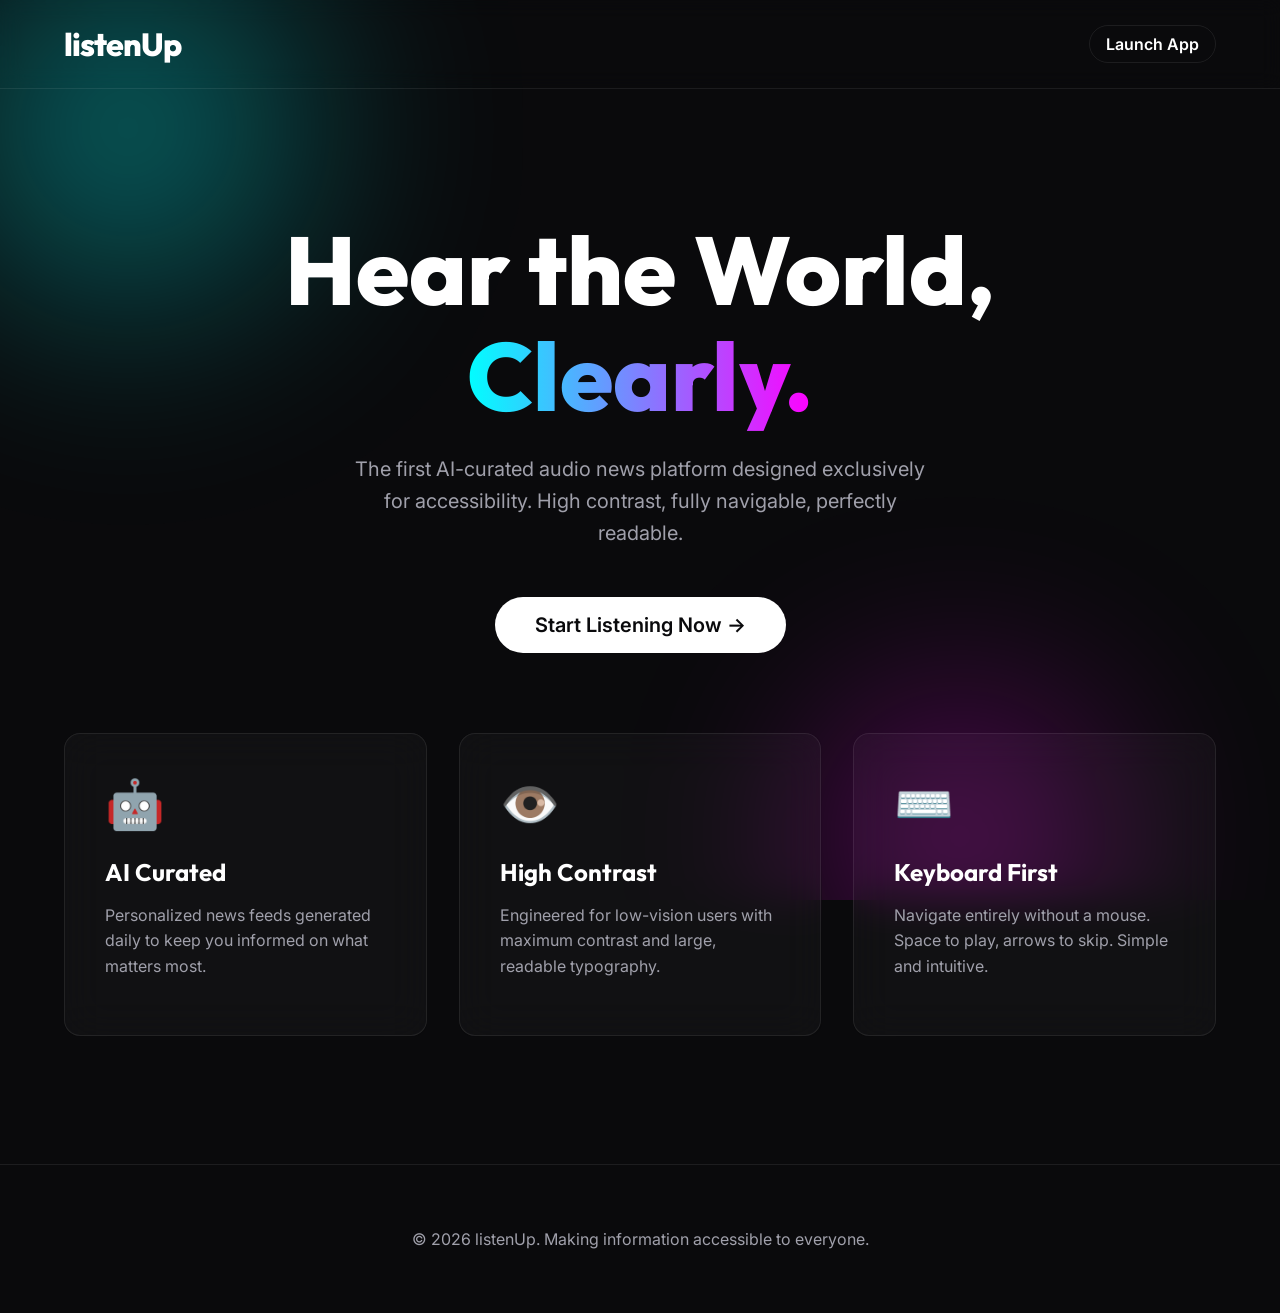
==== index.html @ 7abdf862 "Initial commit for listenUp" ====
<!DOCTYPE html>
<html lang="en">
<head>
    <meta charset="UTF-8">
    <meta name="viewport" content="width=device-width, initial-scale=1.0">
    <title>listenUp - Hear the World, Clearly</title>
    <link rel="stylesheet" href="landing.css">
    <!-- Google Fonts -->
    <link href="https://fonts.googleapis.com/css2?family=Outfit:wght@300;500;800&family=Inter:wght@400;600&display=swap" rel="stylesheet">
</head>
<body>
    <div class="background-effects">
        <div class="glow-orb orb-1"></div>
        <div class="glow-orb orb-2"></div>
    </div>

    <nav>
        <div class="logo">listenUp</div>
        <a href="app.html" class="nav-cta">Launch App</a>
    </nav>

    <main>
        <header class="hero">
            <h1 class="hero-title">Hear the World,<br><span class="text-gradient">Clearly.</span></h1>
            <p class="hero-subtitle">The first AI-curated audio news platform designed exclusively for accessibility. High contrast, fully navigable, perfectly readable.</p>
            <div class="hero-actions">
                <a href="app.html" class="primary-btn">Start Listening Now <span class="arrow">→</span></a>
            </div>
        </header>

        <section class="features">
            <div class="feature-card">
                <div class="feature-icon">🤖</div>
                <h3>AI Curated</h3>
                <p>Personalized news feeds generated daily to keep you informed on what matters most.</p>
            </div>
            <div class="feature-card">
                <div class="feature-icon">👁️</div>
                <h3>High Contrast</h3>
                <p>Engineered for low-vision users with maximum contrast and large, readable typography.</p>
            </div>
            <div class="feature-card">
                <div class="feature-icon">⌨️</div>
                <h3>Keyboard First</h3>
                <p>Navigate entirely without a mouse. Space to play, arrows to skip. Simple and intuitive.</p>
            </div>
        </section>
    </main>

    <footer>
        <p>&copy; 2026 listenUp. Making information accessible to everyone.</p>
    </footer>
</body>
</html>
---- landing.css ----
:root {
    --bg-dark: #0a0a0c;
    --text-primary: #ffffff;
    --text-secondary: #a0a0ab;
    --accent-glow: rgba(0, 255, 255, 0.4);
    --gradient-start: #00ffff;
    --gradient-end: #ff00ff;
    --card-bg: rgba(255, 255, 255, 0.03);
    --card-border: rgba(255, 255, 255, 0.08);
}

body {
    margin: 0;
    padding: 0;
    background-color: var(--bg-dark);
    color: var(--text-primary);
    font-family: 'Inter', sans-serif;
    overflow-x: hidden;
}

/* Background Effects */
.background-effects {
    position: fixed;
    top: 0;
    left: 0;
    width: 100vw;
    height: 100vh;
    z-index: -1;
    overflow: hidden;
}

.glow-orb {
    position: absolute;
    border-radius: 50%;
    filter: blur(100px);
    opacity: 0.5;
    animation: float 20s infinite ease-in-out alternate;
}

.orb-1 {
    width: 40vw;
    height: 40vw;
    background: radial-gradient(circle, var(--gradient-start) 0%, transparent 70%);
    top: -10vw;
    left: -10vw;
}

.orb-2 {
    width: 30vw;
    height: 30vw;
    background: radial-gradient(circle, var(--gradient-end) 0%, transparent 70%);
    bottom: -10vw;
    right: 10vw;
    animation-delay: -10s;
}

@keyframes float {
    0% { transform: translate(0, 0) scale(1); }
    100% { transform: translate(10vw, 10vh) scale(1.1); }
}

/* Navigation */
nav {
    display: flex;
    justify-content: space-between;
    align-items: center;
    padding: 1.5rem 5%;
    backdrop-filter: blur(10px);
    border-bottom: 1px solid var(--card-border);
}

.logo {
    font-family: 'Outfit', sans-serif;
    font-weight: 800;
    font-size: 2rem;
    letter-spacing: -1px;
}

.nav-cta {
    background: transparent;
    color: var(--text-primary);
    text-decoration: none;
    font-weight: 600;
    padding: 0.5rem 1rem;
    border-radius: 20px;
    border: 1px solid var(--card-border);
    transition: all 0.3s ease;
}

.nav-cta:hover {
    background: rgba(255, 255, 255, 0.1);
}

/* Hero Section */
main {
    max-width: 1200px;
    margin: 0 auto;
    padding: 4rem 5%;
    display: flex;
    flex-direction: column;
    align-items: center;
    text-align: center;
}

.hero {
    margin-bottom: 5rem;
    animation: fadeInUp 1s ease-out;
}

.hero-title {
    font-family: 'Outfit', sans-serif;
    font-size: clamp(3rem, 8vw, 6rem);
    font-weight: 800;
    line-height: 1.1;
    margin-bottom: 1.5rem;
}

.text-gradient {
    background: linear-gradient(90deg, var(--gradient-start), var(--gradient-end));
    -webkit-background-clip: text;
    -webkit-text-fill-color: transparent;
    background-clip: text;
}

.hero-subtitle {
    font-size: 1.25rem;
    color: var(--text-secondary);
    max-width: 600px;
    margin: 0 auto 3rem auto;
    line-height: 1.6;
}

.primary-btn {
    display: inline-block;
    background: var(--text-primary);
    color: var(--bg-dark);
    text-decoration: none;
    font-weight: 600;
    font-size: 1.25rem;
    padding: 1rem 2.5rem;
    border-radius: 30px;
    transition: transform 0.3s ease, box-shadow 0.3s ease;
}

.primary-btn:hover {
    transform: translateY(-2px);
    box-shadow: 0 10px 20px rgba(0, 255, 255, 0.2);
}

.arrow {
    transition: transform 0.3s ease;
    display: inline-block;
}

.primary-btn:hover .arrow {
    transform: translateX(5px);
}

/* Features Section */
.features {
    display: grid;
    grid-template-columns: repeat(auto-fit, minmax(300px, 1fr));
    gap: 2rem;
    width: 100%;
}

.feature-card {
    background: var(--card-bg);
    border: 1px solid var(--card-border);
    border-radius: 16px;
    padding: 2.5rem;
    backdrop-filter: blur(20px);
    text-align: left;
    transition: transform 0.3s ease, background 0.3s ease;
}

.feature-card:hover {
    transform: translateY(-5px);
    background: rgba(255, 255, 255, 0.05);
}

.feature-icon {
    font-size: 3rem;
    margin-bottom: 1.5rem;
}

.feature-card h3 {
    font-family: 'Outfit', sans-serif;
    font-size: 1.5rem;
    margin-bottom: 1rem;
}

.feature-card p {
    color: var(--text-secondary);
    line-height: 1.6;
}

/* Footer */
footer {
    text-align: center;
    padding: 3rem;
    color: var(--text-secondary);
    border-top: 1px solid var(--card-border);
    margin-top: 4rem;
}

@keyframes fadeInUp {
    from { opacity: 0; transform: translateY(20px); }
    to { opacity: 1; transform: translateY(0); }
}
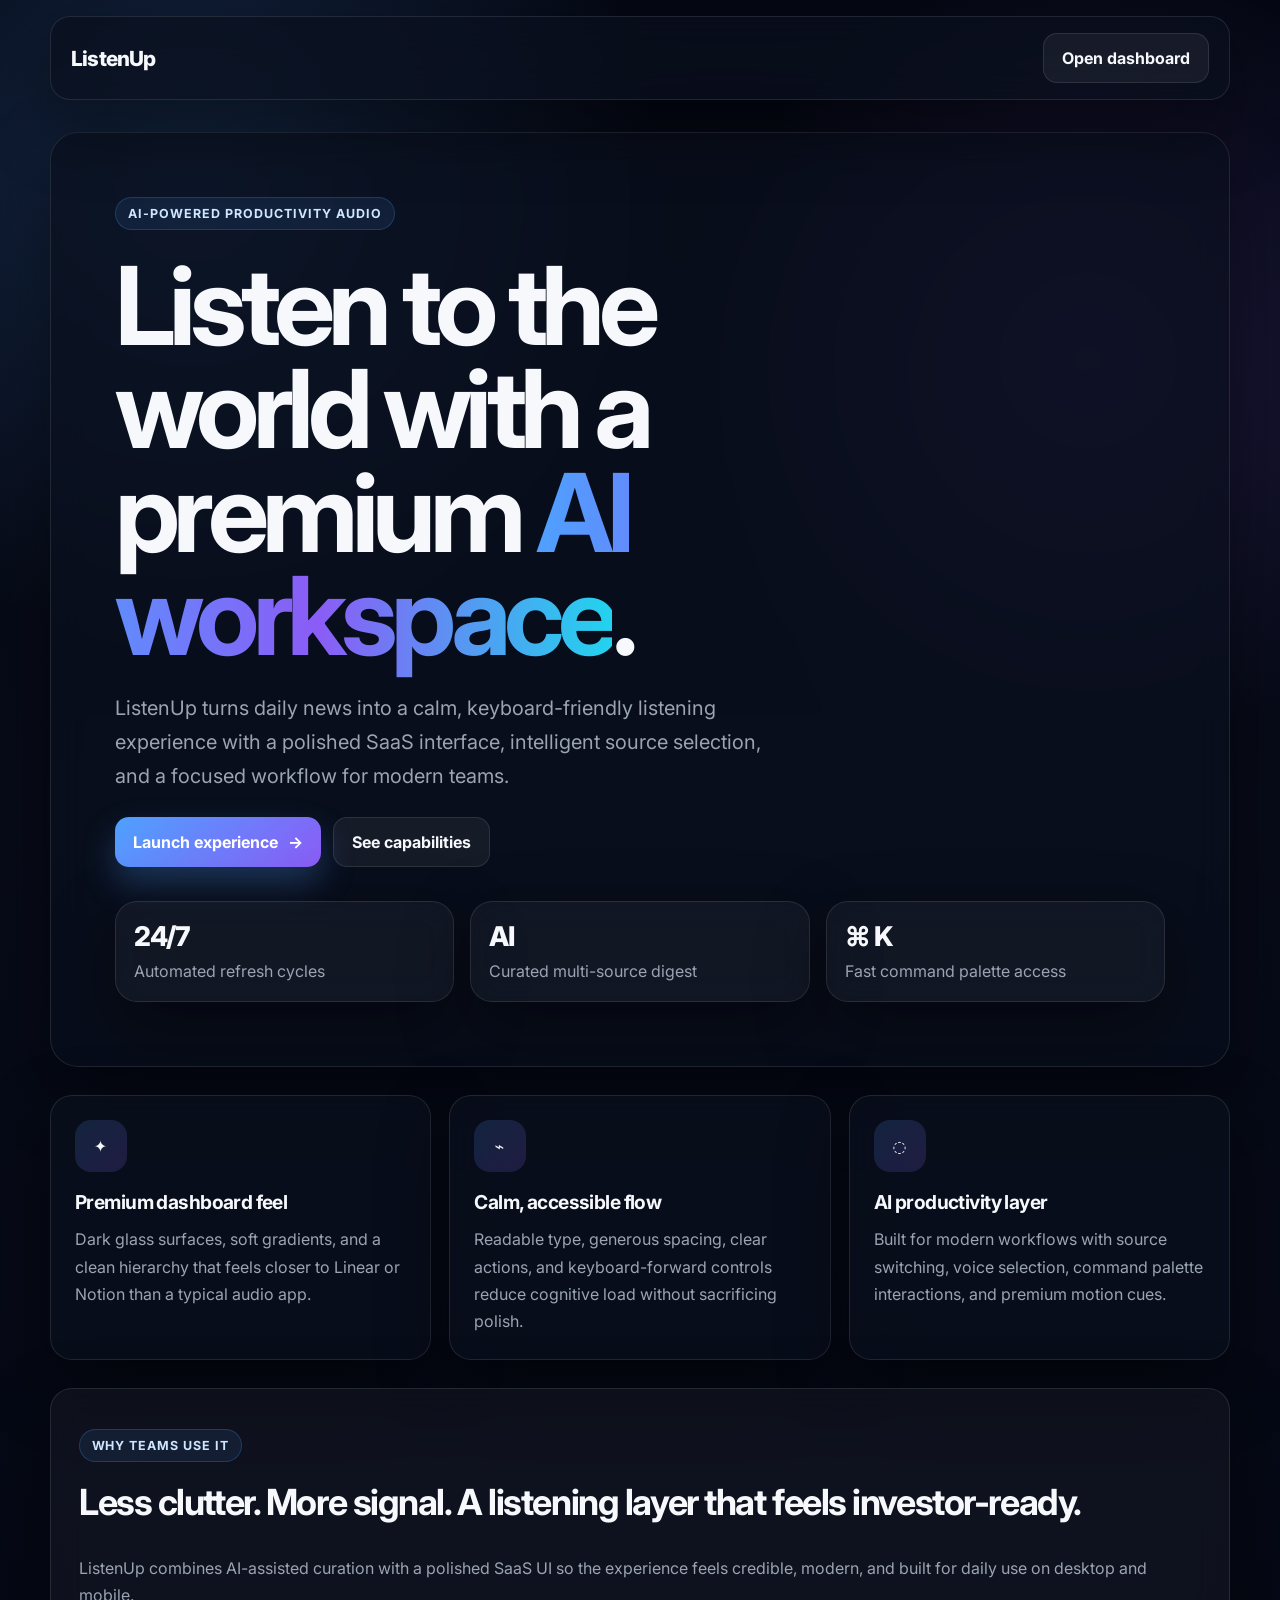
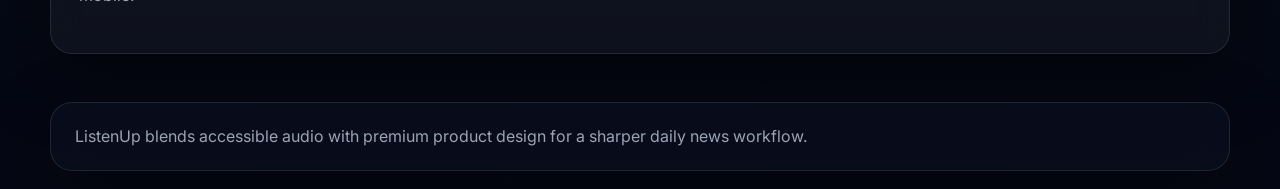
==== commit e9b0c006: "Redesign ListenUp UI and voice controls" ====
--- a/index.html
+++ b/index.html
@@ -3,52 +3,73 @@
 <head>
     <meta charset="UTF-8">
     <meta name="viewport" content="width=device-width, initial-scale=1.0">
-    <title>listenUp - Hear the World, Clearly</title>
+    <title>ListenUp - Premium AI Listening Workspace</title>
     <link rel="stylesheet" href="landing.css">
-    <!-- Google Fonts -->
-    <link href="https://fonts.googleapis.com/css2?family=Outfit:wght@300;500;800&family=Inter:wght@400;600&display=swap" rel="stylesheet">
+    <link rel="preconnect" href="https://fonts.googleapis.com">
+    <link rel="preconnect" href="https://fonts.gstatic.com" crossorigin>
+    <link href="https://fonts.googleapis.com/css2?family=Inter:wght@400;500;600;700;800&display=swap" rel="stylesheet">
 </head>
 <body>
-    <div class="background-effects">
-        <div class="glow-orb orb-1"></div>
-        <div class="glow-orb orb-2"></div>
-    </div>
-
     <nav>
-        <div class="logo">listenUp</div>
-        <a href="app.html" class="nav-cta">Launch App</a>
+        <div class="logo">ListenUp</div>
+        <a href="app.html" class="nav-cta">Open dashboard</a>
     </nav>
 
     <main>
         <header class="hero">
-            <h1 class="hero-title">Hear the World,<br><span class="text-gradient">Clearly.</span></h1>
-            <p class="hero-subtitle">The first AI-curated audio news platform designed exclusively for accessibility. High contrast, fully navigable, perfectly readable.</p>
+            <div class="hero-badge">AI-powered productivity audio</div>
+            <h1 class="hero-title">Listen to the world with a premium <span class="text-gradient">AI workspace</span>.</h1>
+            <p class="hero-subtitle">ListenUp turns daily news into a calm, keyboard-friendly listening experience with a polished SaaS interface, intelligent source selection, and a focused workflow for modern teams.</p>
             <div class="hero-actions">
-                <a href="app.html" class="primary-btn">Start Listening Now <span class="arrow">→</span></a>
+                <a href="app.html" class="primary-btn">Launch experience <span class="arrow">→</span></a>
+                <a href="#features" class="nav-cta">See capabilities</a>
+            </div>
+
+            <div class="hero-metrics" aria-label="Product highlights">
+                <div class="metric-card">
+                    <span>24/7</span>
+                    <p>Automated refresh cycles</p>
+                </div>
+                <div class="metric-card">
+                    <span>AI</span>
+                    <p>Curated multi-source digest</p>
+                </div>
+                <div class="metric-card">
+                    <span>⌘ K</span>
+                    <p>Fast command palette access</p>
+                </div>
             </div>
         </header>
 
-        <section class="features">
-            <div class="feature-card">
-                <div class="feature-icon">🤖</div>
-                <h3>AI Curated</h3>
-                <p>Personalized news feeds generated daily to keep you informed on what matters most.</p>
+        <section id="features" class="features">
+            <article class="feature-card">
+                <div class="feature-icon">✦</div>
+                <h3>Premium dashboard feel</h3>
+                <p>Dark glass surfaces, soft gradients, and a clean hierarchy that feels closer to Linear or Notion than a typical audio app.</p>
+            </article>
+            <article class="feature-card">
+                <div class="feature-icon">⌁</div>
+                <h3>Calm, accessible flow</h3>
+                <p>Readable type, generous spacing, clear actions, and keyboard-forward controls reduce cognitive load without sacrificing polish.</p>
+            </article>
+            <article class="feature-card">
+                <div class="feature-icon">◌</div>
+                <h3>AI productivity layer</h3>
+                <p>Built for modern workflows with source switching, voice selection, command palette interactions, and premium motion cues.</p>
+            </article>
+        </section>
+
+        <section class="showcase-card">
+            <div>
+                <p class="section-label">Why teams use it</p>
+                <h2>Less clutter. More signal. A listening layer that feels investor-ready.</h2>
             </div>
-            <div class="feature-card">
-                <div class="feature-icon">👁️</div>
-                <h3>High Contrast</h3>
-                <p>Engineered for low-vision users with maximum contrast and large, readable typography.</p>
-            </div>
-            <div class="feature-card">
-                <div class="feature-icon">⌨️</div>
-                <h3>Keyboard First</h3>
-                <p>Navigate entirely without a mouse. Space to play, arrows to skip. Simple and intuitive.</p>
-            </div>
+            <p>ListenUp combines AI-assisted curation with a polished SaaS UI so the experience feels credible, modern, and built for daily use on desktop and mobile.</p>
         </section>
     </main>
 
     <footer>
-        <p>&copy; 2026 listenUp. Making information accessible to everyone.</p>
+        <p>ListenUp blends accessible audio with premium product design for a sharper daily news workflow.</p>
     </footer>
 </body>
 </html>
--- a/landing.css
+++ b/landing.css
@@ -1,210 +1,293 @@
 :root {
-    --bg-dark: #0a0a0c;
-    --text-primary: #ffffff;
-    --text-secondary: #a0a0ab;
-    --accent-glow: rgba(0, 255, 255, 0.4);
-    --gradient-start: #00ffff;
-    --gradient-end: #ff00ff;
-    --card-bg: rgba(255, 255, 255, 0.03);
-    --card-border: rgba(255, 255, 255, 0.08);
+    --bg: #050814;
+    --panel: rgba(10, 16, 30, 0.72);
+    --panel-soft: rgba(255, 255, 255, 0.04);
+    --border: rgba(255, 255, 255, 0.1);
+    --text: #f6f8fc;
+    --muted: #9aa4b3;
+    --accent: #4ea1ff;
+    --accent-2: #8b5cf6;
+    --accent-3: #22d3ee;
+    --shadow: 0 26px 70px rgba(0, 0, 0, 0.45);
+}
+
+* {
+    box-sizing: border-box;
 }
 
 body {
     margin: 0;
-    padding: 0;
-    background-color: var(--bg-dark);
-    color: var(--text-primary);
-    font-family: 'Inter', sans-serif;
-    overflow-x: hidden;
-}
-
-/* Background Effects */
-.background-effects {
-    position: fixed;
-    top: 0;
-    left: 0;
-    width: 100vw;
-    height: 100vh;
-    z-index: -1;
-    overflow: hidden;
-}
-
-.glow-orb {
-    position: absolute;
-    border-radius: 50%;
-    filter: blur(100px);
-    opacity: 0.5;
-    animation: float 20s infinite ease-in-out alternate;
-}
-
-.orb-1 {
-    width: 40vw;
-    height: 40vw;
-    background: radial-gradient(circle, var(--gradient-start) 0%, transparent 70%);
-    top: -10vw;
-    left: -10vw;
-}
-
-.orb-2 {
-    width: 30vw;
-    height: 30vw;
-    background: radial-gradient(circle, var(--gradient-end) 0%, transparent 70%);
-    bottom: -10vw;
-    right: 10vw;
-    animation-delay: -10s;
-}
-
-@keyframes float {
-    0% { transform: translate(0, 0) scale(1); }
-    100% { transform: translate(10vw, 10vh) scale(1.1); }
-}
-
-/* Navigation */
+    min-height: 100vh;
+    font-family: 'Inter', system-ui, sans-serif;
+    color: var(--text);
+    background:
+        radial-gradient(circle at 15% 10%, rgba(78, 161, 255, 0.2), transparent 24%),
+        radial-gradient(circle at 85% 20%, rgba(139, 92, 246, 0.18), transparent 22%),
+        linear-gradient(180deg, #050814 0%, #070b18 45%, #050814 100%);
+}
+
+a {
+    color: inherit;
+    text-decoration: none;
+}
+
+nav,
+main,
+footer {
+    width: min(1180px, calc(100% - 32px));
+    margin-inline: auto;
+}
+
 nav {
+    position: sticky;
+    top: 16px;
     display: flex;
     justify-content: space-between;
     align-items: center;
-    padding: 1.5rem 5%;
-    backdrop-filter: blur(10px);
-    border-bottom: 1px solid var(--card-border);
+    gap: 16px;
+    padding: 16px 20px;
+    margin-top: 16px;
+    background: rgba(10, 16, 30, 0.72);
+    border: 1px solid var(--border);
+    border-radius: 20px;
+    backdrop-filter: blur(18px);
+    box-shadow: var(--shadow);
+    z-index: 10;
 }
 
 .logo {
-    font-family: 'Outfit', sans-serif;
     font-weight: 800;
-    font-size: 2rem;
-    letter-spacing: -1px;
+    font-size: 1.3rem;
+    letter-spacing: -0.04em;
+}
+
+.nav-cta,
+.primary-btn {
+    display: inline-flex;
+    align-items: center;
+    gap: 10px;
+    padding: 14px 18px;
+    border-radius: 14px;
+    font-weight: 700;
+    transition: transform 180ms ease, box-shadow 180ms ease, background-color 180ms ease;
 }
 
 .nav-cta {
-    background: transparent;
-    color: var(--text-primary);
-    text-decoration: none;
-    font-weight: 600;
-    padding: 0.5rem 1rem;
-    border-radius: 20px;
-    border: 1px solid var(--card-border);
-    transition: all 0.3s ease;
-}
-
-.nav-cta:hover {
-    background: rgba(255, 255, 255, 0.1);
-}
-
-/* Hero Section */
+    background: rgba(255, 255, 255, 0.06);
+    border: 1px solid var(--border);
+}
+
+.nav-cta:hover,
+.primary-btn:hover,
+.feature-card:hover {
+    transform: translateY(-2px);
+}
+
 main {
-    max-width: 1200px;
-    margin: 0 auto;
-    padding: 4rem 5%;
+    display: grid;
+    gap: 28px;
+    padding: 32px 0 48px;
+}
+
+.hero,
+.feature-card,
+footer {
+    background: var(--panel);
+    border: 1px solid var(--border);
+    backdrop-filter: blur(18px);
+    box-shadow: var(--shadow);
+}
+
+.hero {
+    border-radius: 28px;
+    padding: clamp(28px, 5vw, 64px);
+    display: grid;
+    gap: 24px;
+}
+
+.hero-badge,
+.section-label {
+    display: inline-flex;
+    align-items: center;
+    width: fit-content;
+    padding: 8px 12px;
+    border-radius: 999px;
+    border: 1px solid rgba(78, 161, 255, 0.22);
+    background: rgba(78, 161, 255, 0.1);
+    color: #cfe6ff;
+    font-size: 0.78rem;
+    font-weight: 700;
+    letter-spacing: 0.08em;
+    text-transform: uppercase;
+}
+
+.hero-title {
+    margin: 0;
+    font-size: clamp(3rem, 10vw, 6.8rem);
+    line-height: 0.95;
+    letter-spacing: -0.06em;
+    max-width: 11ch;
+}
+
+.text-gradient {
+    background: linear-gradient(90deg, var(--accent), var(--accent-2), var(--accent-3));
+    -webkit-background-clip: text;
+    background-clip: text;
+    color: transparent;
+}
+
+.hero-subtitle {
+    margin: 0;
+    max-width: 680px;
+    color: var(--muted);
+    font-size: clamp(1.05rem, 2vw, 1.25rem);
+    line-height: 1.7;
+}
+
+.hero-actions {
     display: flex;
-    flex-direction: column;
-    align-items: center;
-    text-align: center;
-}
-
-.hero {
-    margin-bottom: 5rem;
-    animation: fadeInUp 1s ease-out;
-}
-
-.hero-title {
-    font-family: 'Outfit', sans-serif;
-    font-size: clamp(3rem, 8vw, 6rem);
+    flex-wrap: wrap;
+    gap: 12px;
+}
+
+.hero-metrics {
+    display: grid;
+    grid-template-columns: repeat(3, minmax(0, 1fr));
+    gap: 16px;
+    margin-top: 10px;
+}
+
+.metric-card,
+.showcase-card {
+    border: 1px solid var(--border);
+    background: rgba(255, 255, 255, 0.04);
+    backdrop-filter: blur(16px);
+    border-radius: 22px;
+    box-shadow: var(--shadow);
+}
+
+.metric-card {
+    padding: 18px;
+}
+
+.metric-card span {
+    display: block;
+    font-size: 1.7rem;
     font-weight: 800;
+    letter-spacing: -0.05em;
+}
+
+.metric-card p {
+    margin: 6px 0 0;
+    color: var(--muted);
+    line-height: 1.5;
+}
+
+.primary-btn {
+    color: white;
+    background: linear-gradient(135deg, var(--accent), var(--accent-2));
+    box-shadow: 0 16px 34px rgba(78, 161, 255, 0.28);
+}
+
+.arrow {
+    transition: transform 180ms ease;
+}
+
+.primary-btn:hover .arrow {
+    transform: translateX(4px);
+}
+
+.features {
+    display: grid;
+    grid-template-columns: repeat(3, minmax(0, 1fr));
+    gap: 18px;
+}
+
+.feature-card {
+    border-radius: 22px;
+    padding: 24px;
+    transition: transform 180ms ease, border-color 180ms ease, background-color 180ms ease;
+}
+
+.feature-card:hover {
+    border-color: rgba(78, 161, 255, 0.24);
+    background: rgba(255, 255, 255, 0.06);
+}
+
+.feature-icon {
+    width: 52px;
+    height: 52px;
+    display: grid;
+    place-items: center;
+    border-radius: 16px;
+    background: linear-gradient(135deg, rgba(78, 161, 255, 0.16), rgba(139, 92, 246, 0.18));
+    margin-bottom: 18px;
+}
+
+.feature-card h3 {
+    margin: 0 0 12px;
+    font-size: 1.2rem;
+    letter-spacing: -0.03em;
+}
+
+.feature-card p,
+footer p {
+    margin: 0;
+    color: var(--muted);
+    line-height: 1.7;
+}
+
+.showcase-card {
+    padding: 28px;
+    display: grid;
+    gap: 16px;
+}
+
+.showcase-card h2 {
+    margin: 8px 0 0;
+    font-size: clamp(1.5rem, 3vw, 2.25rem);
     line-height: 1.1;
-    margin-bottom: 1.5rem;
-}
-
-.text-gradient {
-    background: linear-gradient(90deg, var(--gradient-start), var(--gradient-end));
-    -webkit-background-clip: text;
-    -webkit-text-fill-color: transparent;
-    background-clip: text;
-}
-
-.hero-subtitle {
-    font-size: 1.25rem;
-    color: var(--text-secondary);
-    max-width: 600px;
-    margin: 0 auto 3rem auto;
-    line-height: 1.6;
-}
-
-.primary-btn {
-    display: inline-block;
-    background: var(--text-primary);
-    color: var(--bg-dark);
-    text-decoration: none;
-    font-weight: 600;
-    font-size: 1.25rem;
-    padding: 1rem 2.5rem;
-    border-radius: 30px;
-    transition: transform 0.3s ease, box-shadow 0.3s ease;
-}
-
-.primary-btn:hover {
-    transform: translateY(-2px);
-    box-shadow: 0 10px 20px rgba(0, 255, 255, 0.2);
-}
-
-.arrow {
-    transition: transform 0.3s ease;
-    display: inline-block;
-}
-
-.primary-btn:hover .arrow {
-    transform: translateX(5px);
-}
-
-/* Features Section */
-.features {
-    display: grid;
-    grid-template-columns: repeat(auto-fit, minmax(300px, 1fr));
-    gap: 2rem;
-    width: 100%;
-}
-
-.feature-card {
-    background: var(--card-bg);
-    border: 1px solid var(--card-border);
-    border-radius: 16px;
-    padding: 2.5rem;
-    backdrop-filter: blur(20px);
-    text-align: left;
-    transition: transform 0.3s ease, background 0.3s ease;
-}
-
-.feature-card:hover {
-    transform: translateY(-5px);
-    background: rgba(255, 255, 255, 0.05);
-}
-
-.feature-icon {
-    font-size: 3rem;
-    margin-bottom: 1.5rem;
-}
-
-.feature-card h3 {
-    font-family: 'Outfit', sans-serif;
-    font-size: 1.5rem;
-    margin-bottom: 1rem;
-}
-
-.feature-card p {
-    color: var(--text-secondary);
-    line-height: 1.6;
-}
-
-/* Footer */
+    letter-spacing: -0.04em;
+}
+
+.showcase-card > p {
+    color: var(--muted);
+    line-height: 1.7;
+}
+
 footer {
-    text-align: center;
-    padding: 3rem;
-    color: var(--text-secondary);
-    border-top: 1px solid var(--card-border);
-    margin-top: 4rem;
-}
-
-@keyframes fadeInUp {
-    from { opacity: 0; transform: translateY(20px); }
-    to { opacity: 1; transform: translateY(0); }
-}
+    border-radius: 22px;
+    padding: 20px 24px;
+    margin-bottom: 18px;
+}
+
+@media (max-width: 900px) {
+    .features {
+        grid-template-columns: 1fr;
+    }
+
+    .hero-metrics {
+        grid-template-columns: 1fr;
+    }
+}
+
+@media (max-width: 640px) {
+    nav {
+        position: static;
+        width: min(1180px, calc(100% - 24px));
+        margin-top: 12px;
+        flex-direction: column;
+        align-items: stretch;
+    }
+
+    .nav-cta,
+    .primary-btn {
+        justify-content: center;
+        width: 100%;
+    }
+
+    .hero {
+        padding: 24px;
+        border-radius: 22px;
+    }
+}
